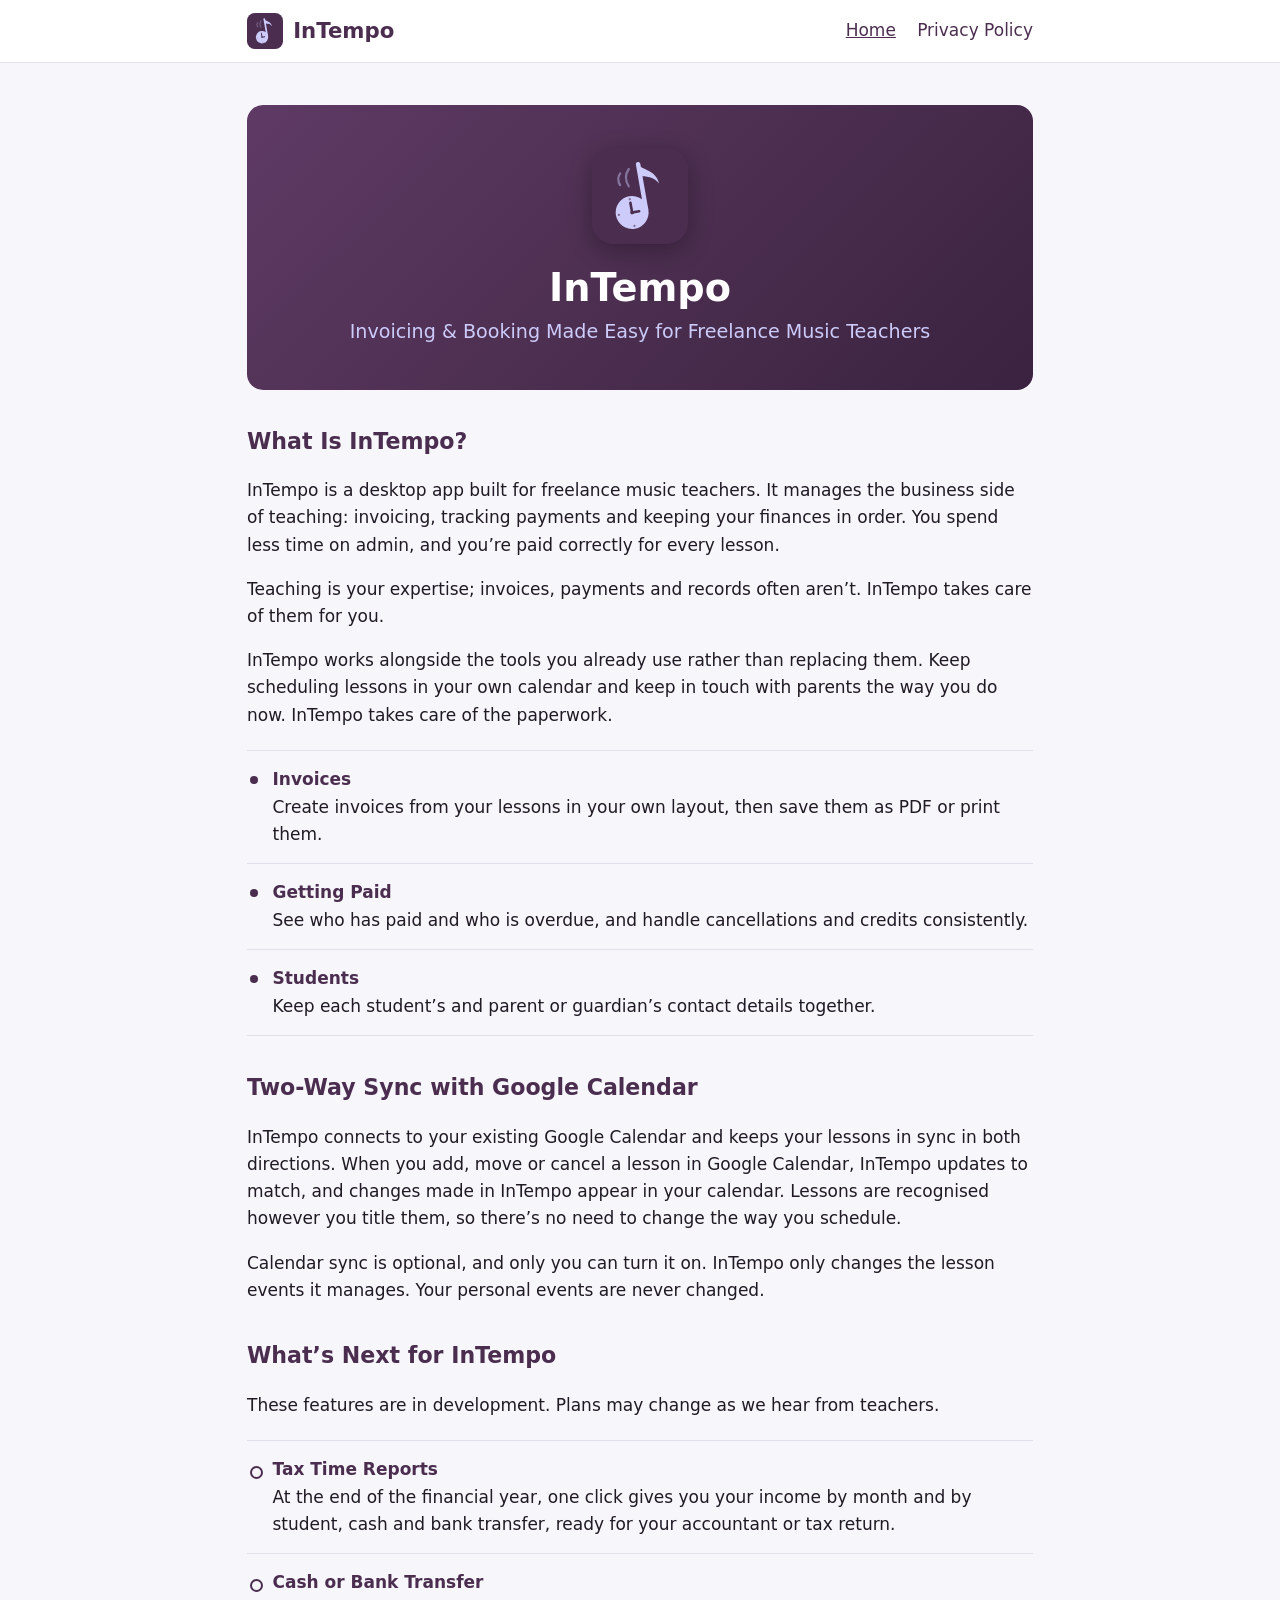
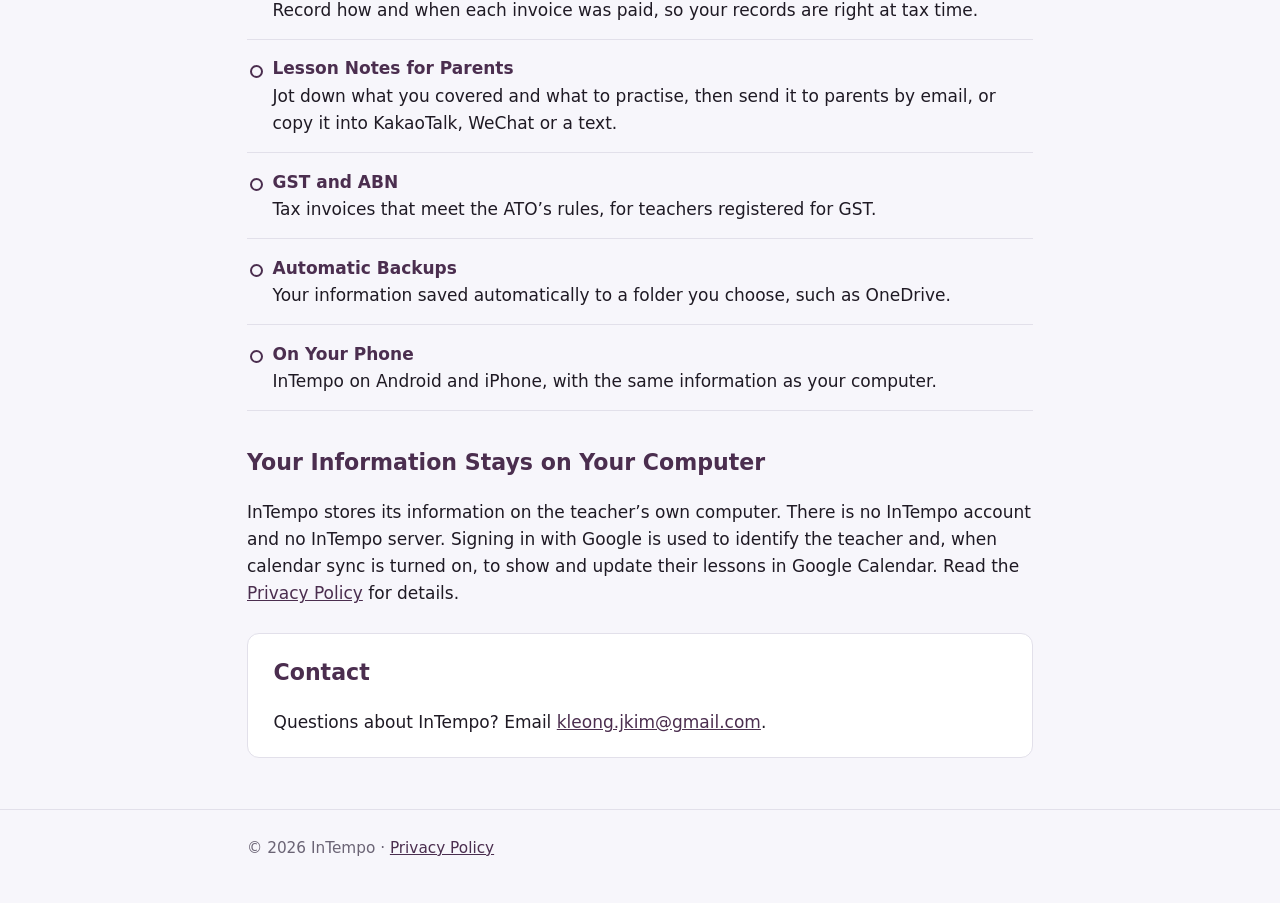
==== index.html @ 7c4bcb9e "Update index.html" ====
<!doctype html>
<html lang="en-AU">
  <head>
    <meta charset="utf-8" />
    <meta name="viewport" content="width=device-width, initial-scale=1" />
    <!-- Prove to Google (Search Console) who owns this site. One tag per Google account; keep both. -->
    <meta name="google-site-verification" content="fAZck-PzUqFykwZjOlX2EIrr_OZhGoI9bUC0-XZHp1o" />
    <meta name="google-site-verification" content="OW9uct1Z-mKEal7HsP9DFRLzScMt0-H4DBURUnXynNo" />
    <title>InTempo</title>
    <meta name="description" content="InTempo makes invoicing easy for freelance music teachers, and works alongside the calendar you already use." />
    <link rel="icon" href="logo.svg" type="image/svg+xml" />
    <link rel="stylesheet" href="styles.css" />
  </head>
  <body>
    <header class="site-header">
      <div class="wrap">
        <a class="brand" href="./"><img src="logo.svg" alt="" />InTempo</a>
        <nav class="site-nav" aria-label="Main">
          <a href="./" aria-current="page">Home</a>
          <a href="privacy.html">Privacy Policy</a>
        </nav>
      </div>
    </header>

    <main class="wrap">
      <section class="hero">
        <img src="logo.svg" alt="InTempo logo" />
        <h1>InTempo</h1>
        <p>Invoicing &amp; Booking Made Easy for Freelance Music Teachers</p>
      </section>

      <h2>What Is InTempo?</h2>
      <p>
        InTempo is a desktop app built for freelance music teachers. It manages the business side of teaching:
        invoicing, tracking payments and keeping your finances in order. You spend less time on admin, and you’re paid
        correctly for every lesson.
      </p>
      <p>
        Teaching is your expertise; invoices, payments and records often aren’t. InTempo takes care of them for you.
      </p>
      <p>
        InTempo works alongside the tools you already use rather than replacing them. Keep scheduling lessons in your
        own calendar and keep in touch with parents the way you do now. InTempo takes care of the paperwork.
      </p>

      <ul class="features">
        <li><strong>Invoices</strong>Create invoices from your lessons in your own layout, then save them as PDF or print them.</li>
        <li><strong>Getting Paid</strong>See who has paid and who is overdue, and handle cancellations and credits consistently.</li>
        <li><strong>Students</strong>Keep each student’s and parent or guardian’s contact details together.</li>
      </ul>

      <h2>Two-Way Sync with Google Calendar</h2>
      <p>
        InTempo connects to your existing Google Calendar and keeps your lessons in sync in both directions. When you
        add, move or cancel a lesson in Google Calendar, InTempo updates to match, and changes made in InTempo appear in
        your calendar. Lessons are recognised however you title them, so there’s no need to change the way you
        schedule.
      </p>
      <p>
        Calendar sync is optional, and only you can turn it on. InTempo only changes the lesson events it manages.
        Your personal events are never changed.
      </p>

      <h2>What’s Next for InTempo</h2>
      <p>These features are in development. Plans may change as we hear from teachers.</p>
      <ul class="features upcoming">
        <li><strong>Tax Time Reports</strong>At the end of the financial year, one click gives you your income by month and by student, cash and bank transfer, ready for your accountant or tax return.</li>
        <li><strong>Cash or Bank Transfer</strong>Record how and when each invoice was paid, so your records are right at tax time.</li>
        <li><strong>Lesson Notes for Parents</strong>Jot down what you covered and what to practise, then send it to parents by email, or copy it into KakaoTalk, WeChat or a text.</li>
        <li><strong>GST and ABN</strong>Tax invoices that meet the ATO’s rules, for teachers registered for GST.</li>
        <li><strong>Automatic Backups</strong>Your information saved automatically to a folder you choose, such as OneDrive.</li>
        <li><strong>On Your Phone</strong>InTempo on Android and iPhone, with the same information as your computer.</li>
      </ul>

      <h2>Your Information Stays on Your Computer</h2>
      <p>
        InTempo stores its information on the teacher’s own computer. There is no InTempo account and no InTempo
        server. Signing in with Google is used to identify the teacher and, when calendar sync is turned on, to show and
        update their lessons in Google Calendar. Read the <a href="privacy.html">Privacy Policy</a> for details.
      </p>

      <div class="card">
        <h2 style="margin-top: 0">Contact</h2>
        <p style="margin-bottom: 0">
          Questions about InTempo? Email <a href="mailto:kleong.jkim@gmail.com">kleong.jkim@gmail.com</a>.
        </p>
      </div>
    </main>

    <footer class="site-footer">
      <div class="wrap">© 2026 InTempo · <a href="privacy.html">Privacy Policy</a></div>
    </footer>
  </body>
</html>
---- styles.css ----
:root {
  --plum: #4b2e4f;
  --lavender: #cccbfa;
  --lavender-soft: #ecebfd;
  --bg: #f7f6fb;
  --surface: #ffffff;
  --text: #1f1a24;
  --muted: #6b6475;
  --border: #e2e0ea;

  font-family: 'Segoe UI', system-ui, -apple-system, Roboto, sans-serif;
  font-size: 17px;
  line-height: 1.6;
  color: var(--text);
  background: var(--bg);
}

* {
  box-sizing: border-box;
}

body {
  margin: 0;
  background: var(--bg);
}

a {
  color: var(--plum);
}

.site-header {
  background: var(--surface);
  border-bottom: 1px solid var(--border);
}

.site-header .wrap {
  display: flex;
  align-items: center;
  justify-content: space-between;
  gap: 1rem;
  padding-top: 0.75rem;
  padding-bottom: 0.75rem;
}

.brand {
  display: flex;
  align-items: center;
  gap: 0.6rem;
  font-size: 1.25rem;
  font-weight: 600;
  color: var(--plum);
  text-decoration: none;
}

.brand img {
  width: 36px;
  height: 36px;
}

.site-nav {
  display: flex;
  gap: 1.25rem;
}

.site-nav a {
  text-decoration: none;
  font-weight: 500;
}

.site-nav a[aria-current='page'] {
  text-decoration: underline;
}

.wrap {
  max-width: 820px;
  margin: 0 auto;
  padding: 0 1rem;
}

main.wrap {
  padding-top: 2.5rem;
  padding-bottom: 3rem;
}

.hero {
  text-align: center;
  padding: 2.5rem 1.5rem;
  border-radius: 16px;
  background: linear-gradient(135deg, #5e3a64 0%, var(--plum) 55%, #3a2240 100%);
  color: #fff;
}

.hero img {
  width: 96px;
  height: 96px;
  border-radius: 22px;
  box-shadow: 0 6px 24px rgb(0 0 0 / 0.3);
}

.hero h1 {
  margin: 0.75rem 0 0.25rem;
  color: #fff;
  font-size: 2.25rem;
}

.hero p {
  margin: 0;
  color: var(--lavender);
  font-size: 1.125rem;
}

h1 {
  color: var(--plum);
  line-height: 1.25;
}

h2 {
  margin-top: 2rem;
  color: var(--plum);
  font-size: 1.3rem;
}

/* Feature lists: a simple divided list, one column, easy to read on a phone. */
.features {
  margin: 1.25rem 0 0;
  padding: 0;
  list-style: none;
  border-top: 1px solid var(--border);
}

.features li {
  position: relative;
  padding: 0.9rem 0 0.9rem 1.5rem;
  border-bottom: 1px solid var(--border);
}

.features li::before {
  content: '';
  position: absolute;
  left: 0.15rem;
  top: 1.45rem;
  width: 8px;
  height: 8px;
  border-radius: 50%;
  background: var(--plum);
}

/* Planned features get an outlined marker instead of a filled one. */
.features.upcoming li::before {
  background: transparent;
  border: 2px solid var(--plum);
  width: 9px;
  height: 9px;
}

.features strong {
  display: block;
  color: var(--plum);
}

.card {
  margin-top: 1.5rem;
  padding: 1.25rem 1.5rem;
  background: var(--surface);
  border: 1px solid var(--border);
  border-radius: 12px;
}

.muted {
  color: var(--muted);
}

.site-footer {
  padding: 1.5rem 0 2.5rem;
  border-top: 1px solid var(--border);
  color: var(--muted);
  font-size: 0.9rem;
}

@media (max-width: 560px) {
  .hero h1 {
    font-size: 1.75rem;
  }

  .site-header .wrap {
    flex-direction: column;
    align-items: flex-start;
  }
}
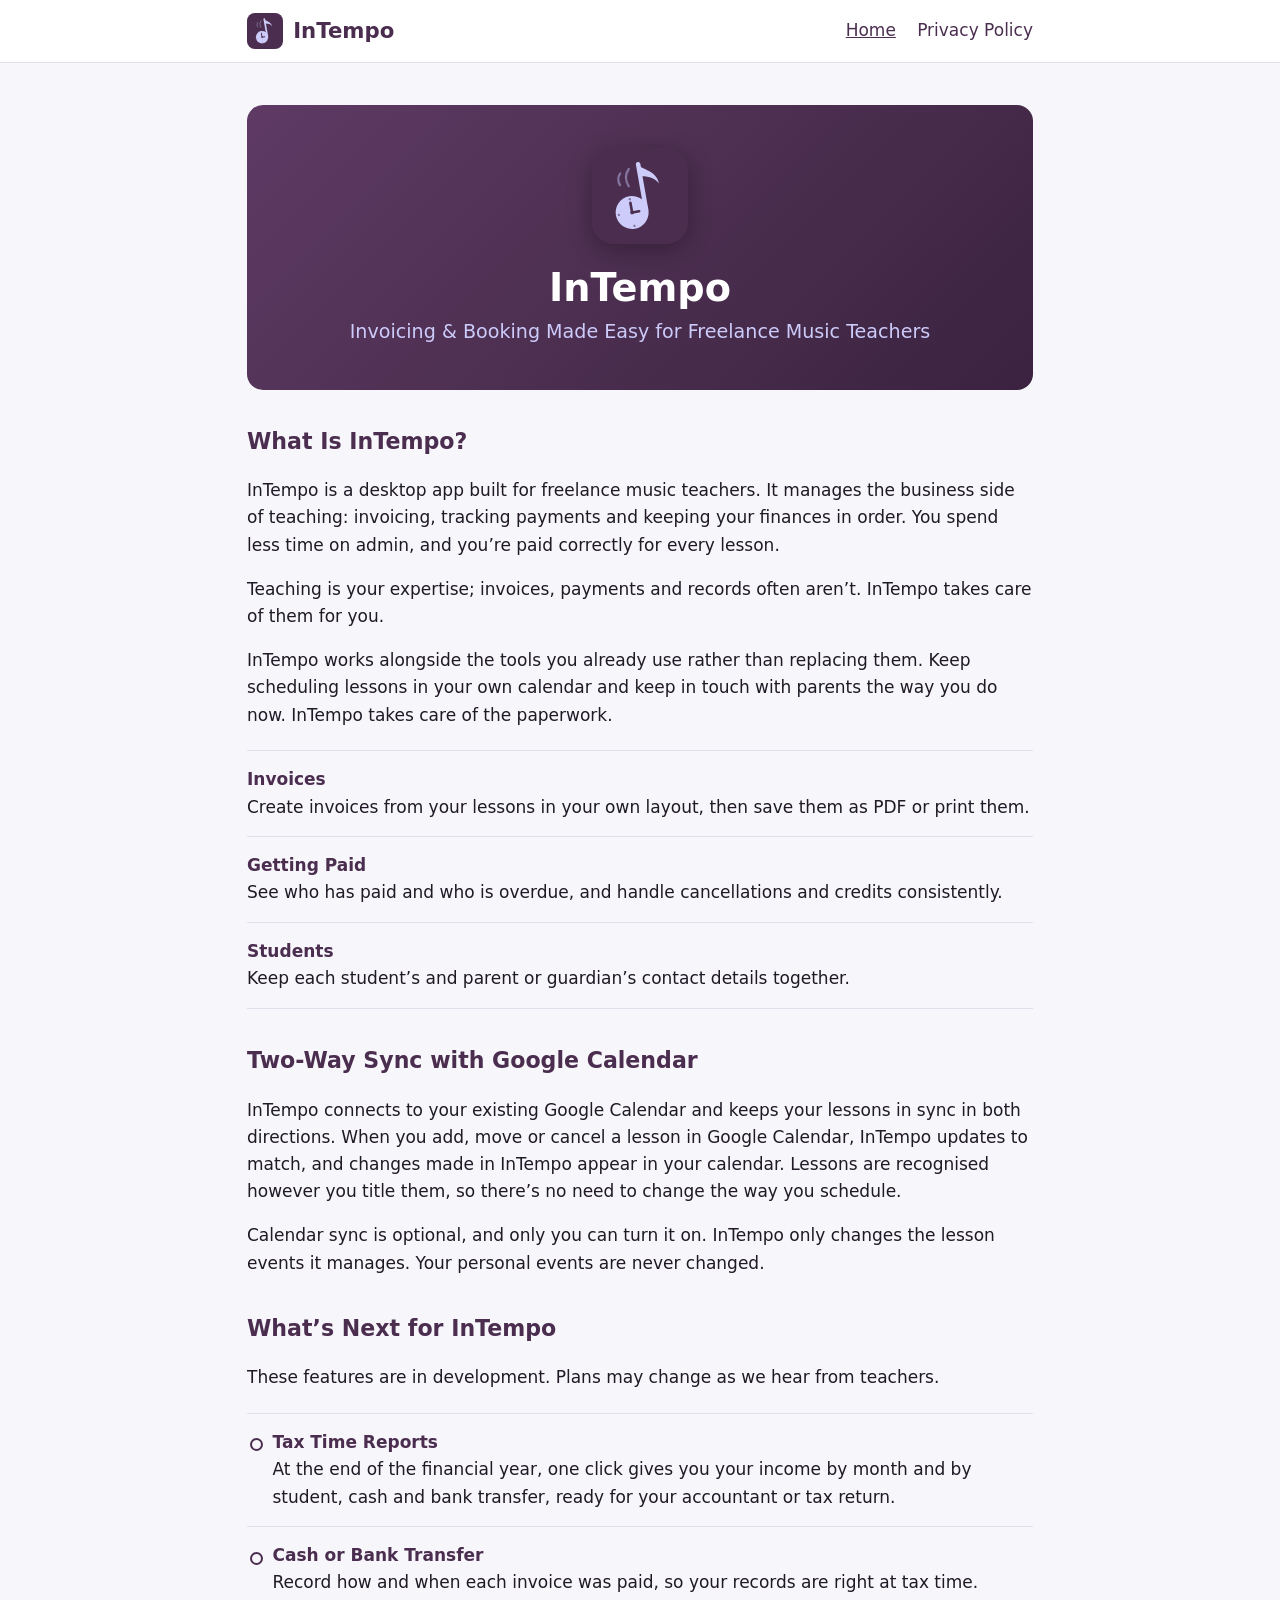
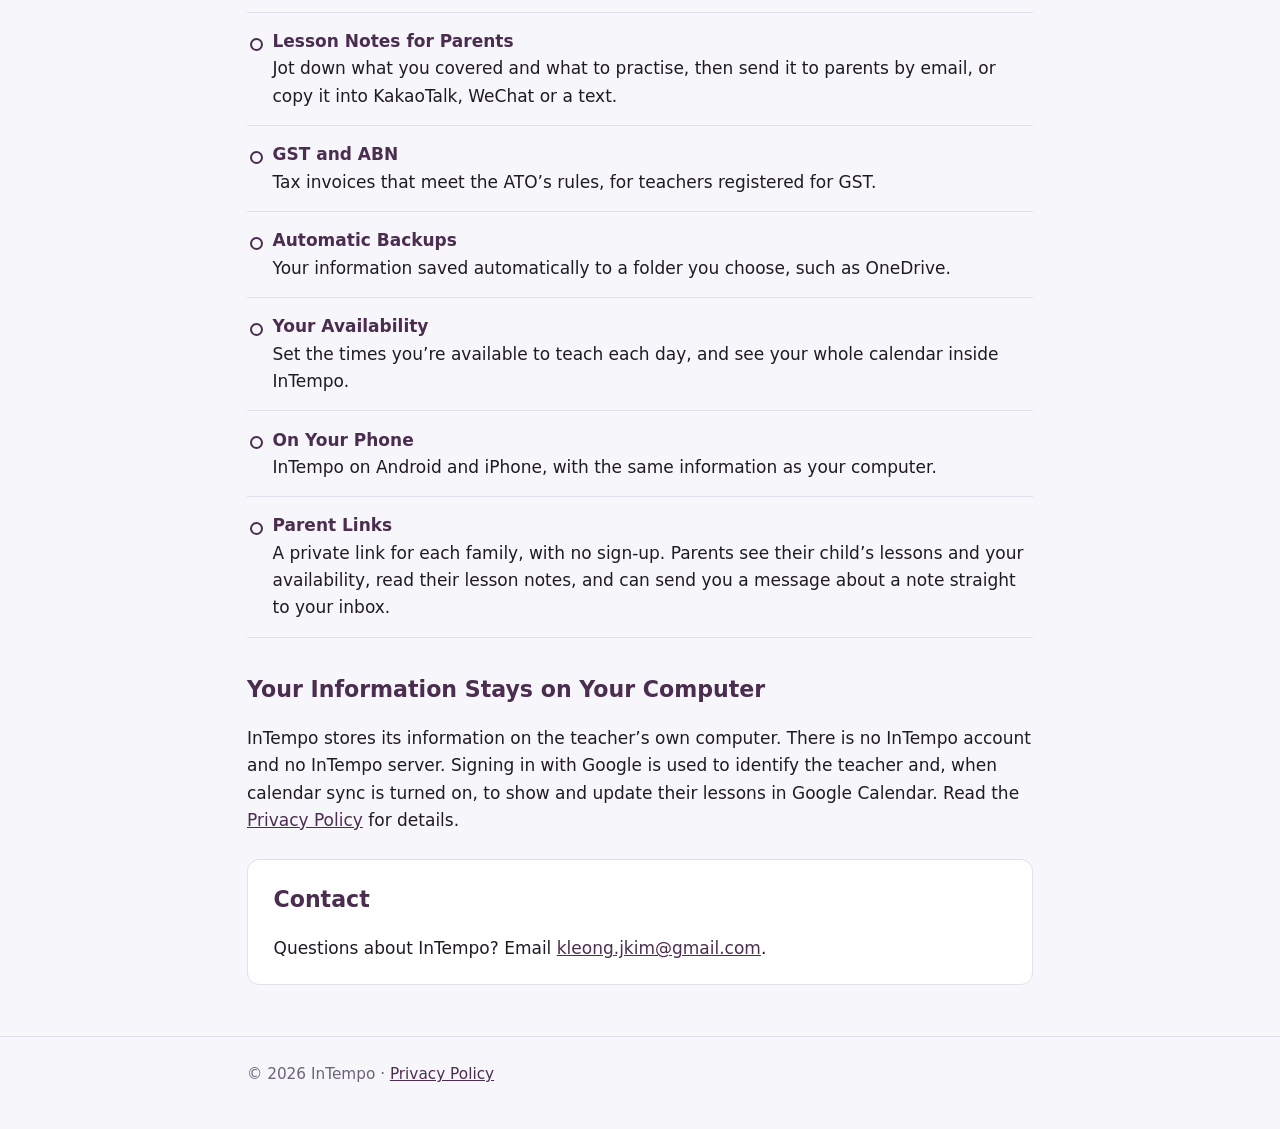
==== commit 7683759f: "Update index.html" ====
--- a/index.html
+++ b/index.html
@@ -69,7 +69,9 @@
         <li><strong>Lesson Notes for Parents</strong>Jot down what you covered and what to practise, then send it to parents by email, or copy it into KakaoTalk, WeChat or a text.</li>
         <li><strong>GST and ABN</strong>Tax invoices that meet the ATO’s rules, for teachers registered for GST.</li>
         <li><strong>Automatic Backups</strong>Your information saved automatically to a folder you choose, such as OneDrive.</li>
+        <li><strong>Your Availability</strong>Set the times you’re available to teach each day, and see your whole calendar inside InTempo.</li>
         <li><strong>On Your Phone</strong>InTempo on Android and iPhone, with the same information as your computer.</li>
+        <li><strong>Parent Links</strong>A private link for each family, with no sign-up. Parents see their child’s lessons and your availability, read their lesson notes, and can send you a message about a note straight to your inbox.</li>
       </ul>
 
       <h2>Your Information Stays on Your Computer</h2>
--- a/styles.css
+++ b/styles.css
@@ -130,27 +130,24 @@
 
 .features li {
   position: relative;
-  padding: 0.9rem 0 0.9rem 1.5rem;
+  padding: 0.9rem 0;
   border-bottom: 1px solid var(--border);
 }
 
-.features li::before {
+/* Planned features get an outlined marker; available ones have none. */
+.features.upcoming li {
+  padding-left: 1.5rem;
+}
+
+.features.upcoming li::before {
   content: '';
   position: absolute;
   left: 0.15rem;
   top: 1.45rem;
-  width: 8px;
-  height: 8px;
-  border-radius: 50%;
-  background: var(--plum);
-}
-
-/* Planned features get an outlined marker instead of a filled one. */
-.features.upcoming li::before {
-  background: transparent;
-  border: 2px solid var(--plum);
   width: 9px;
   height: 9px;
+  border-radius: 50%;
+  border: 2px solid var(--plum);
 }
 
 .features strong {
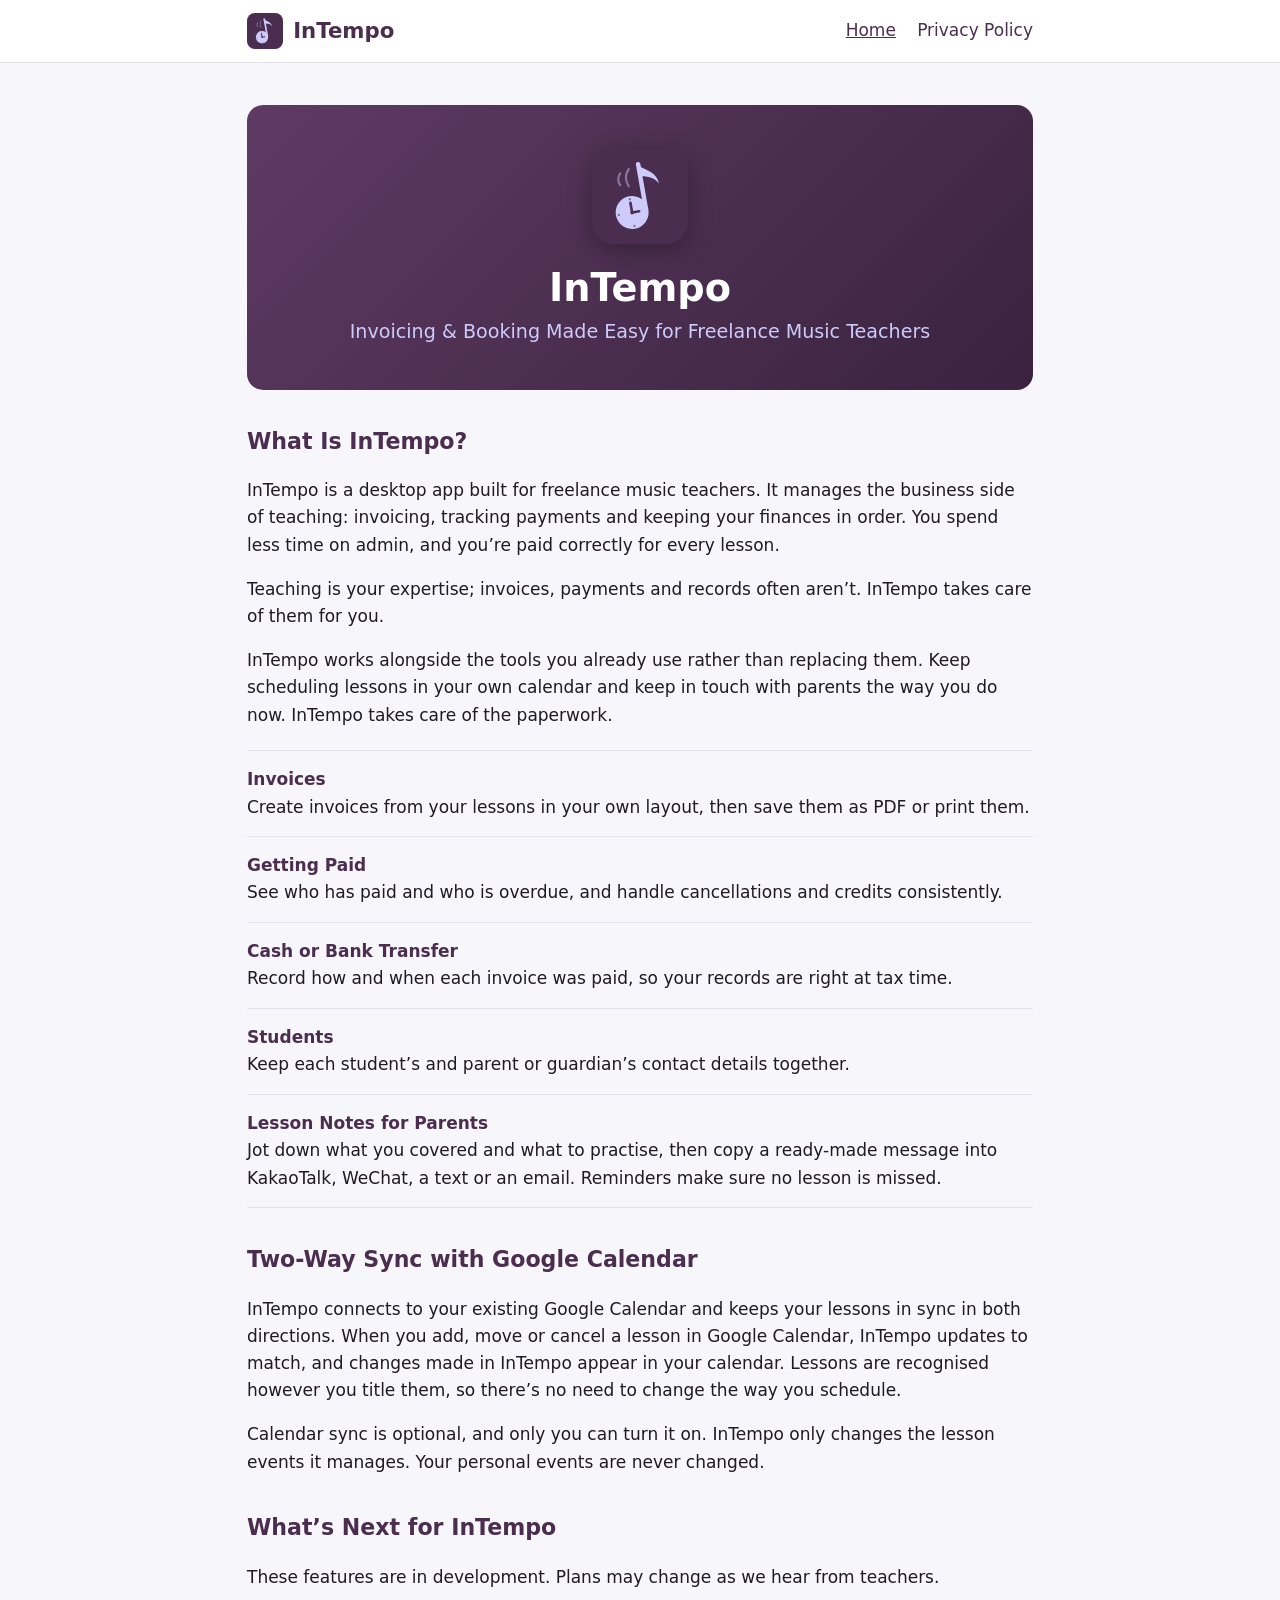
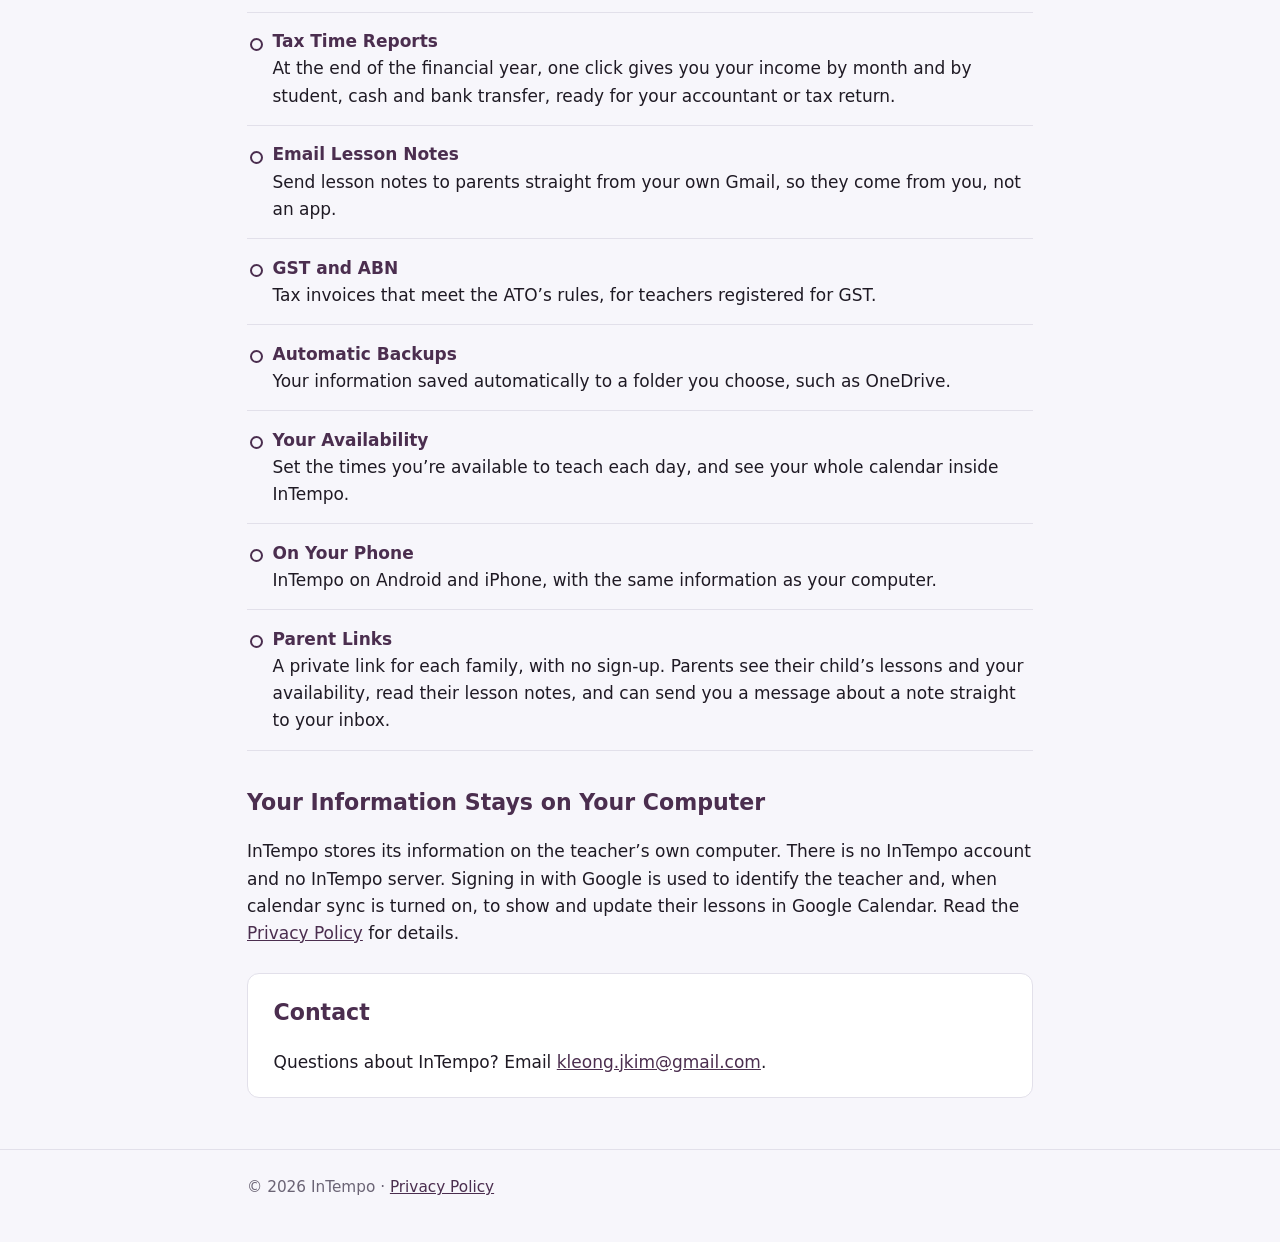
==== commit 15de2d47: "Privacy policy and home page: lesson notes, cash or bank transfer - Privacy policy mentions lesson n" ====
--- a/index.html
+++ b/index.html
@@ -46,7 +46,9 @@
       <ul class="features">
         <li><strong>Invoices</strong>Create invoices from your lessons in your own layout, then save them as PDF or print them.</li>
         <li><strong>Getting Paid</strong>See who has paid and who is overdue, and handle cancellations and credits consistently.</li>
+        <li><strong>Cash or Bank Transfer</strong>Record how and when each invoice was paid, so your records are right at tax time.</li>
         <li><strong>Students</strong>Keep each student’s and parent or guardian’s contact details together.</li>
+        <li><strong>Lesson Notes for Parents</strong>Jot down what you covered and what to practise, then copy a ready-made message into KakaoTalk, WeChat, a text or an email. Reminders make sure no lesson is missed.</li>
       </ul>
 
       <h2>Two-Way Sync with Google Calendar</h2>
@@ -65,8 +67,7 @@
       <p>These features are in development. Plans may change as we hear from teachers.</p>
       <ul class="features upcoming">
         <li><strong>Tax Time Reports</strong>At the end of the financial year, one click gives you your income by month and by student, cash and bank transfer, ready for your accountant or tax return.</li>
-        <li><strong>Cash or Bank Transfer</strong>Record how and when each invoice was paid, so your records are right at tax time.</li>
-        <li><strong>Lesson Notes for Parents</strong>Jot down what you covered and what to practise, then send it to parents by email, or copy it into KakaoTalk, WeChat or a text.</li>
+        <li><strong>Email Lesson Notes</strong>Send lesson notes to parents straight from your own Gmail, so they come from you, not an app.</li>
         <li><strong>GST and ABN</strong>Tax invoices that meet the ATO’s rules, for teachers registered for GST.</li>
         <li><strong>Automatic Backups</strong>Your information saved automatically to a folder you choose, such as OneDrive.</li>
         <li><strong>Your Availability</strong>Set the times you’re available to teach each day, and see your whole calendar inside InTempo.</li>
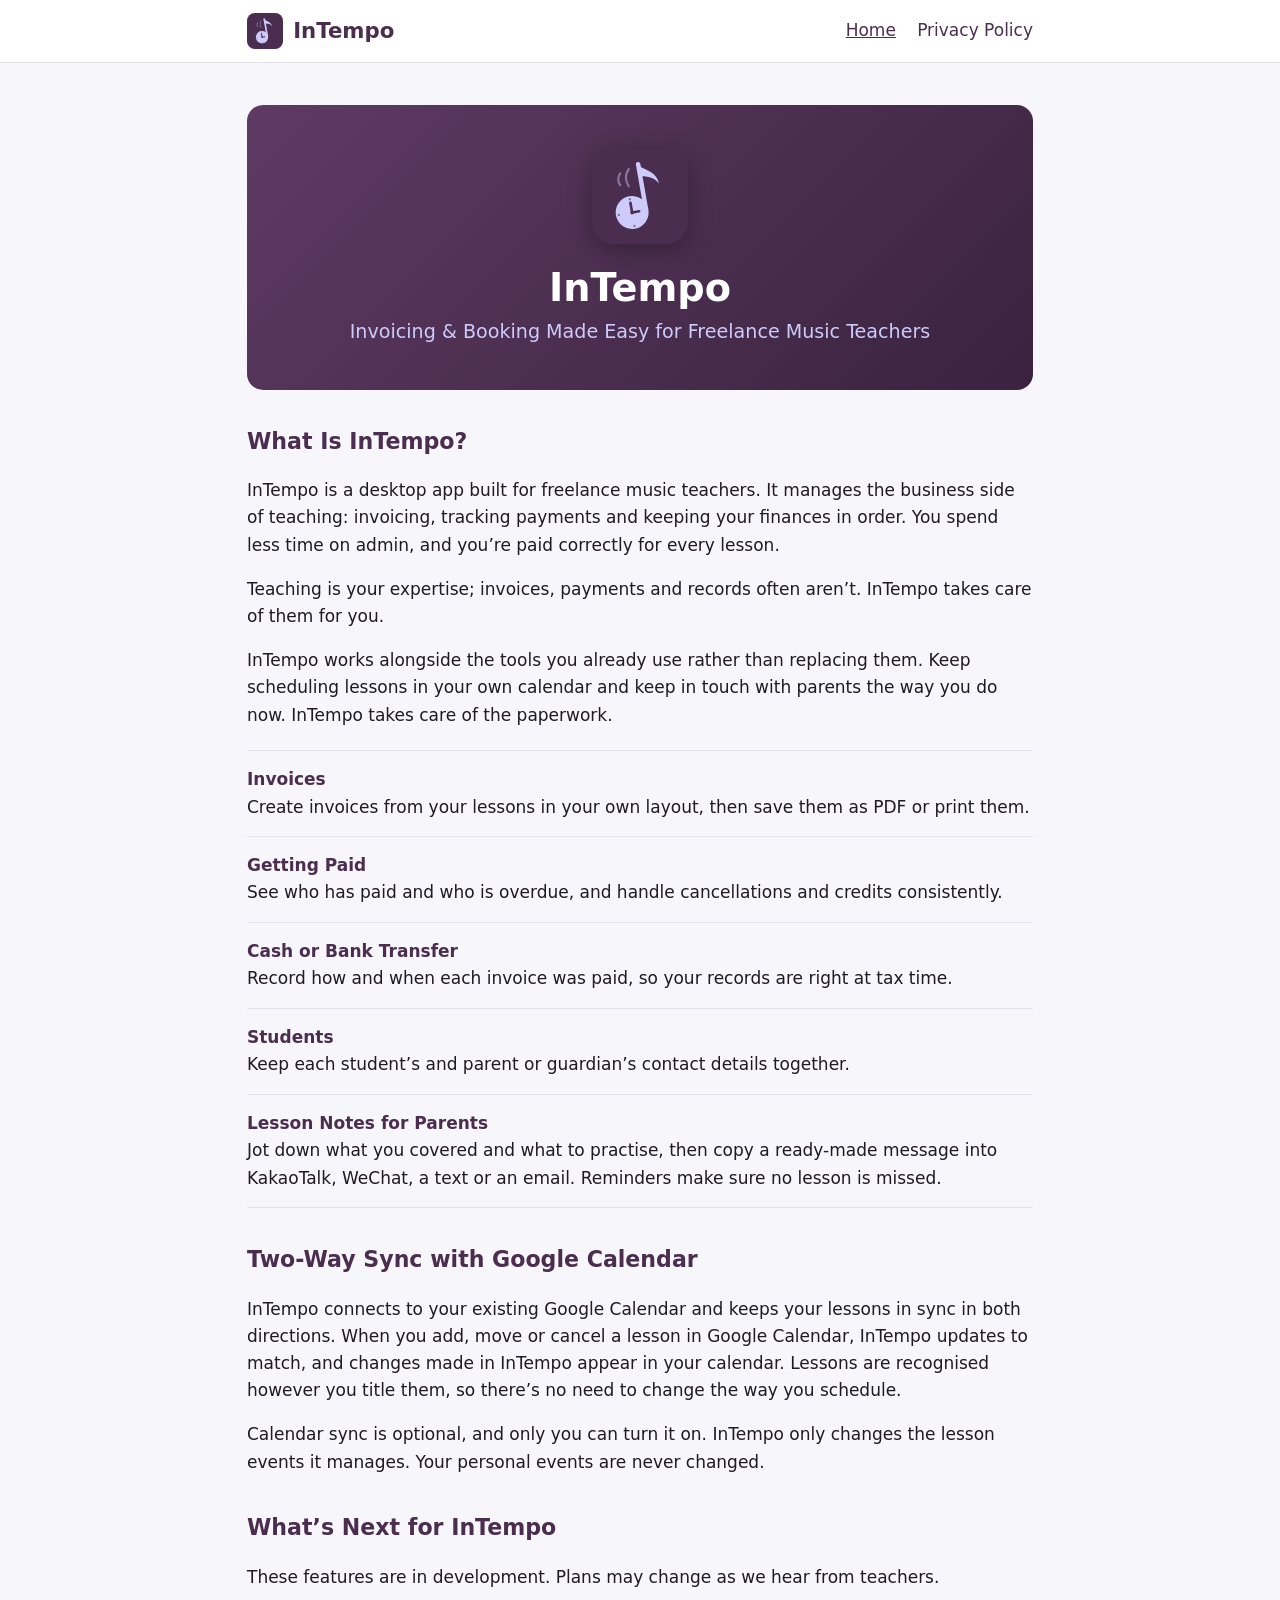
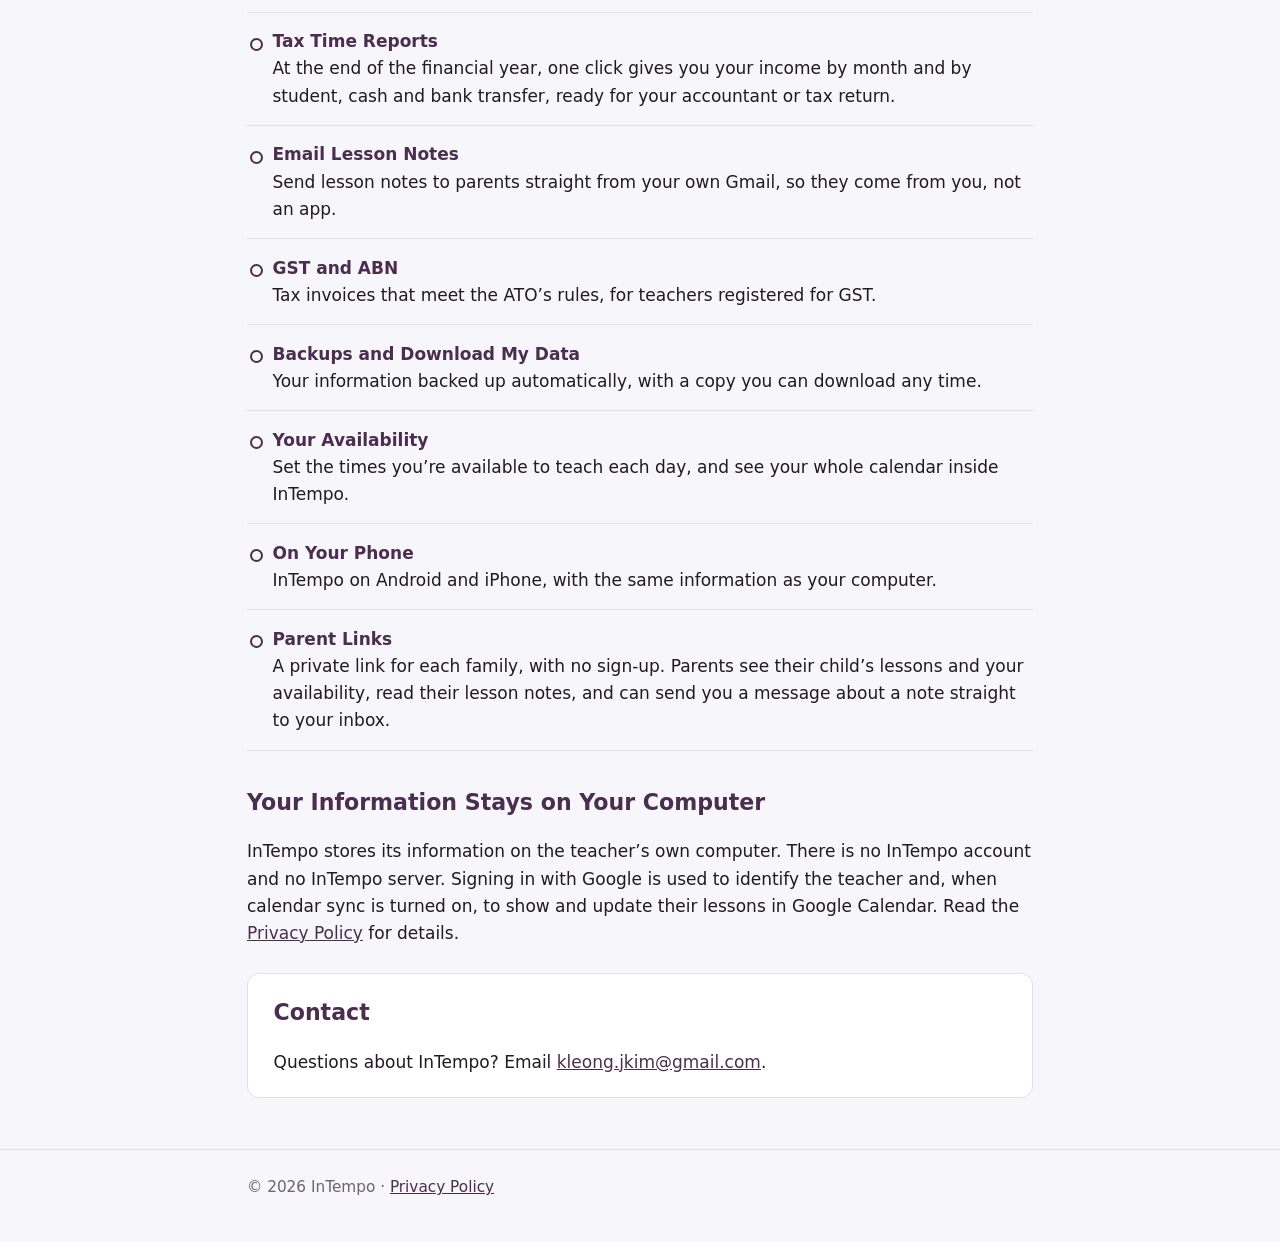
==== commit 7809e4a0: "Update index.html" ====
--- a/index.html
+++ b/index.html
@@ -69,7 +69,7 @@
         <li><strong>Tax Time Reports</strong>At the end of the financial year, one click gives you your income by month and by student, cash and bank transfer, ready for your accountant or tax return.</li>
         <li><strong>Email Lesson Notes</strong>Send lesson notes to parents straight from your own Gmail, so they come from you, not an app.</li>
         <li><strong>GST and ABN</strong>Tax invoices that meet the ATO’s rules, for teachers registered for GST.</li>
-        <li><strong>Automatic Backups</strong>Your information saved automatically to a folder you choose, such as OneDrive.</li>
+        <li><strong>Backups and Download My Data</strong>Your information backed up automatically, with a copy you can download any time.</li>
         <li><strong>Your Availability</strong>Set the times you’re available to teach each day, and see your whole calendar inside InTempo.</li>
         <li><strong>On Your Phone</strong>InTempo on Android and iPhone, with the same information as your computer.</li>
         <li><strong>Parent Links</strong>A private link for each family, with no sign-up. Parents see their child’s lessons and your availability, read their lesson notes, and can send you a message about a note straight to your inbox.</li>
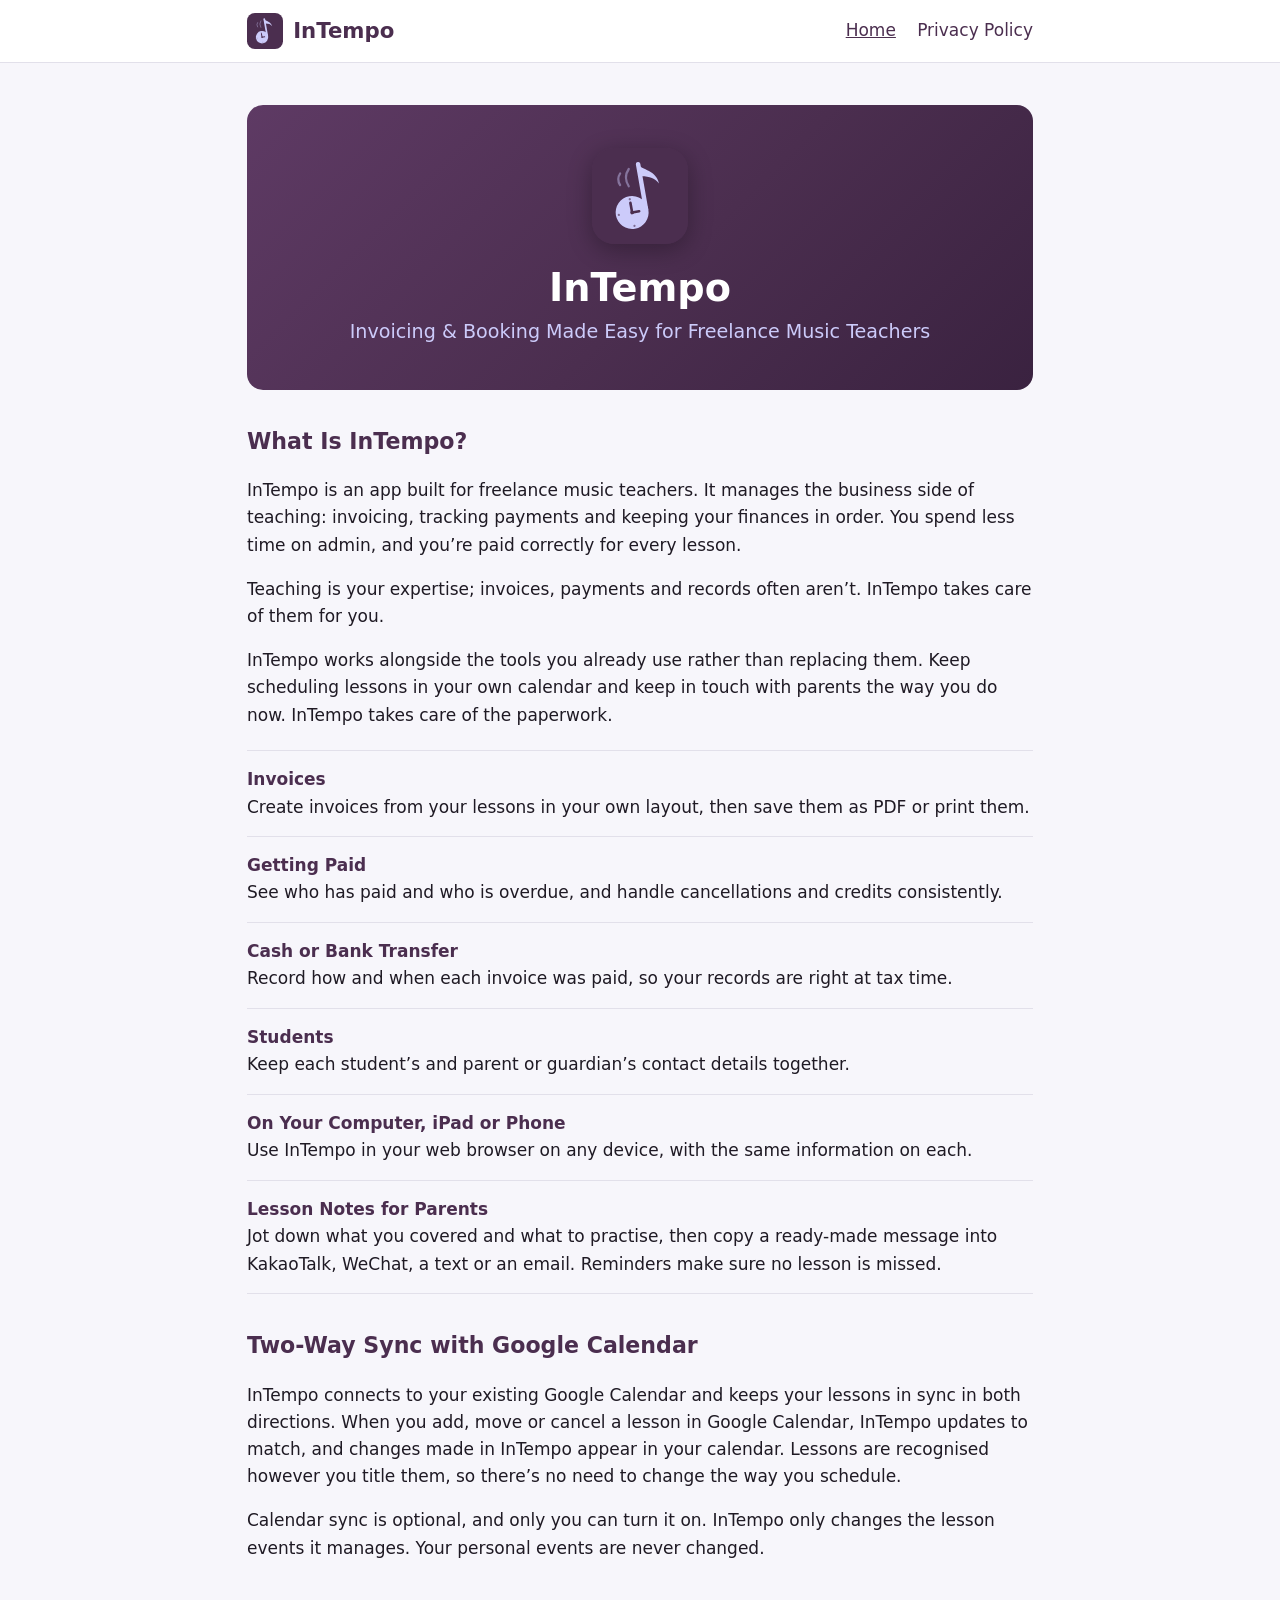
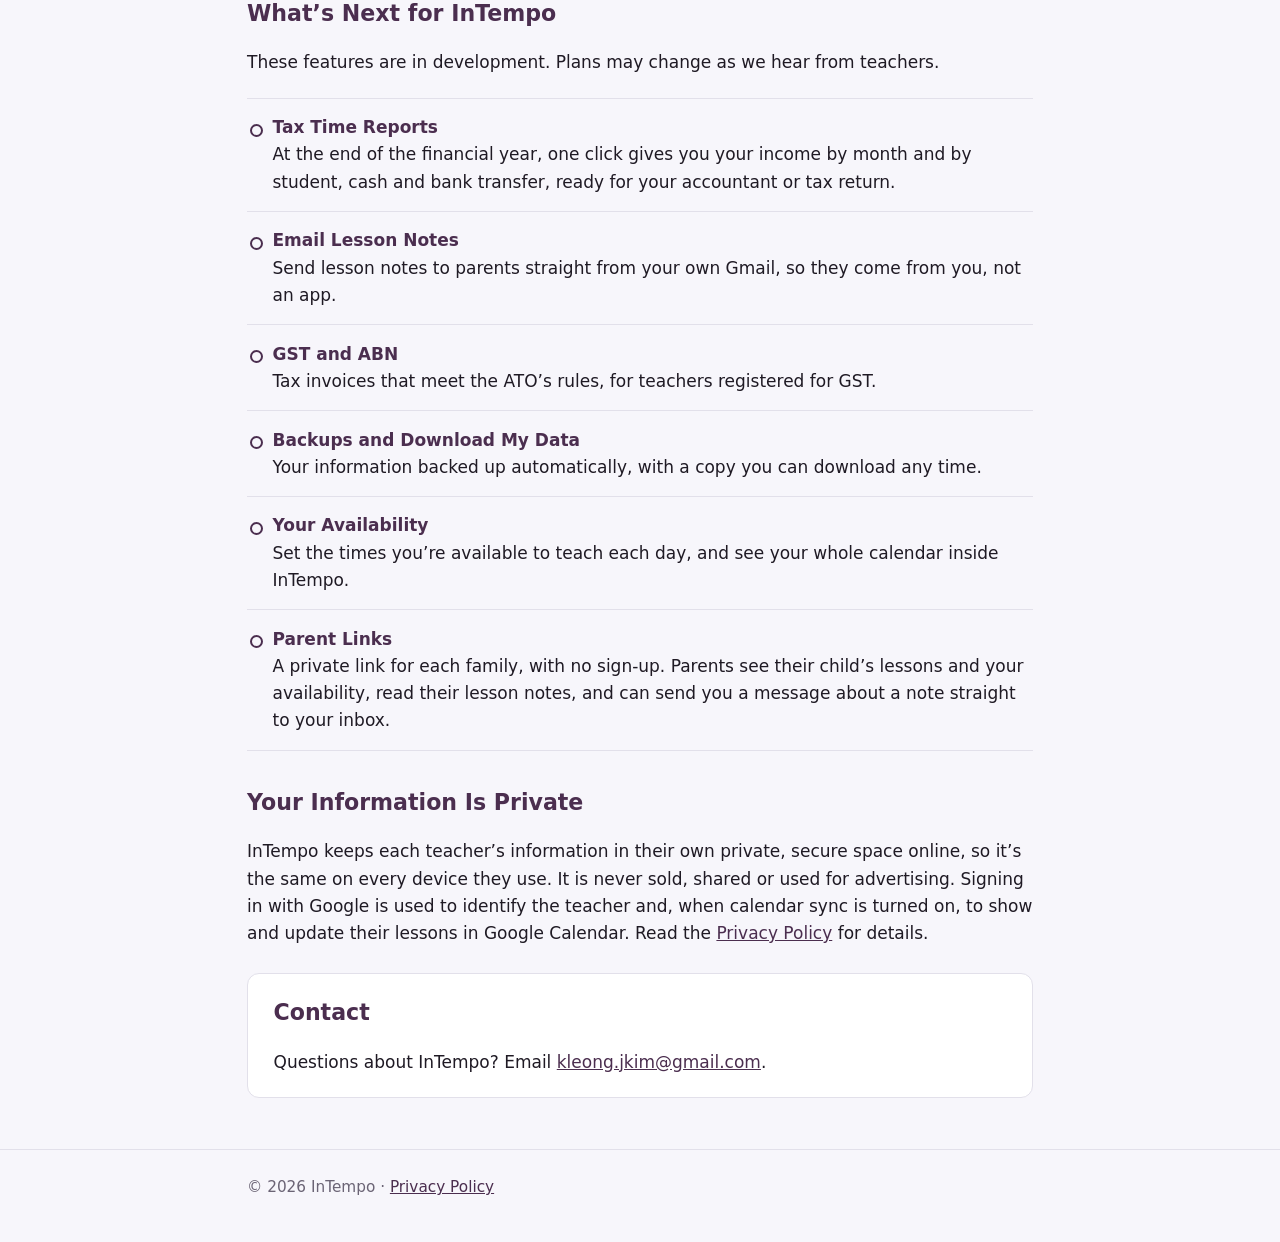
==== commit 50a757b3: "Update index.html" ====
--- a/index.html
+++ b/index.html
@@ -31,7 +31,7 @@
 
       <h2>What Is InTempo?</h2>
       <p>
-        InTempo is a desktop app built for freelance music teachers. It manages the business side of teaching:
+        InTempo is an app built for freelance music teachers. It manages the business side of teaching:
         invoicing, tracking payments and keeping your finances in order. You spend less time on admin, and you’re paid
         correctly for every lesson.
       </p>
@@ -48,6 +48,7 @@
         <li><strong>Getting Paid</strong>See who has paid and who is overdue, and handle cancellations and credits consistently.</li>
         <li><strong>Cash or Bank Transfer</strong>Record how and when each invoice was paid, so your records are right at tax time.</li>
         <li><strong>Students</strong>Keep each student’s and parent or guardian’s contact details together.</li>
+        <li><strong>On Your Computer, iPad or Phone</strong>Use InTempo in your web browser on any device, with the same information on each.</li>
         <li><strong>Lesson Notes for Parents</strong>Jot down what you covered and what to practise, then copy a ready-made message into KakaoTalk, WeChat, a text or an email. Reminders make sure no lesson is missed.</li>
       </ul>
 
@@ -71,15 +72,15 @@
         <li><strong>GST and ABN</strong>Tax invoices that meet the ATO’s rules, for teachers registered for GST.</li>
         <li><strong>Backups and Download My Data</strong>Your information backed up automatically, with a copy you can download any time.</li>
         <li><strong>Your Availability</strong>Set the times you’re available to teach each day, and see your whole calendar inside InTempo.</li>
-        <li><strong>On Your Phone</strong>InTempo on Android and iPhone, with the same information as your computer.</li>
         <li><strong>Parent Links</strong>A private link for each family, with no sign-up. Parents see their child’s lessons and your availability, read their lesson notes, and can send you a message about a note straight to your inbox.</li>
       </ul>
 
-      <h2>Your Information Stays on Your Computer</h2>
+      <h2>Your Information Is Private</h2>
       <p>
-        InTempo stores its information on the teacher’s own computer. There is no InTempo account and no InTempo
-        server. Signing in with Google is used to identify the teacher and, when calendar sync is turned on, to show and
-        update their lessons in Google Calendar. Read the <a href="privacy.html">Privacy Policy</a> for details.
+        InTempo keeps each teacher’s information in their own private, secure space online, so it’s the same on every
+        device they use. It is never sold, shared or used for advertising. Signing in with Google is used to identify
+        the teacher and, when calendar sync is turned on, to show and update their lessons in Google Calendar. Read the
+        <a href="privacy.html">Privacy Policy</a> for details.
       </p>
 
       <div class="card">
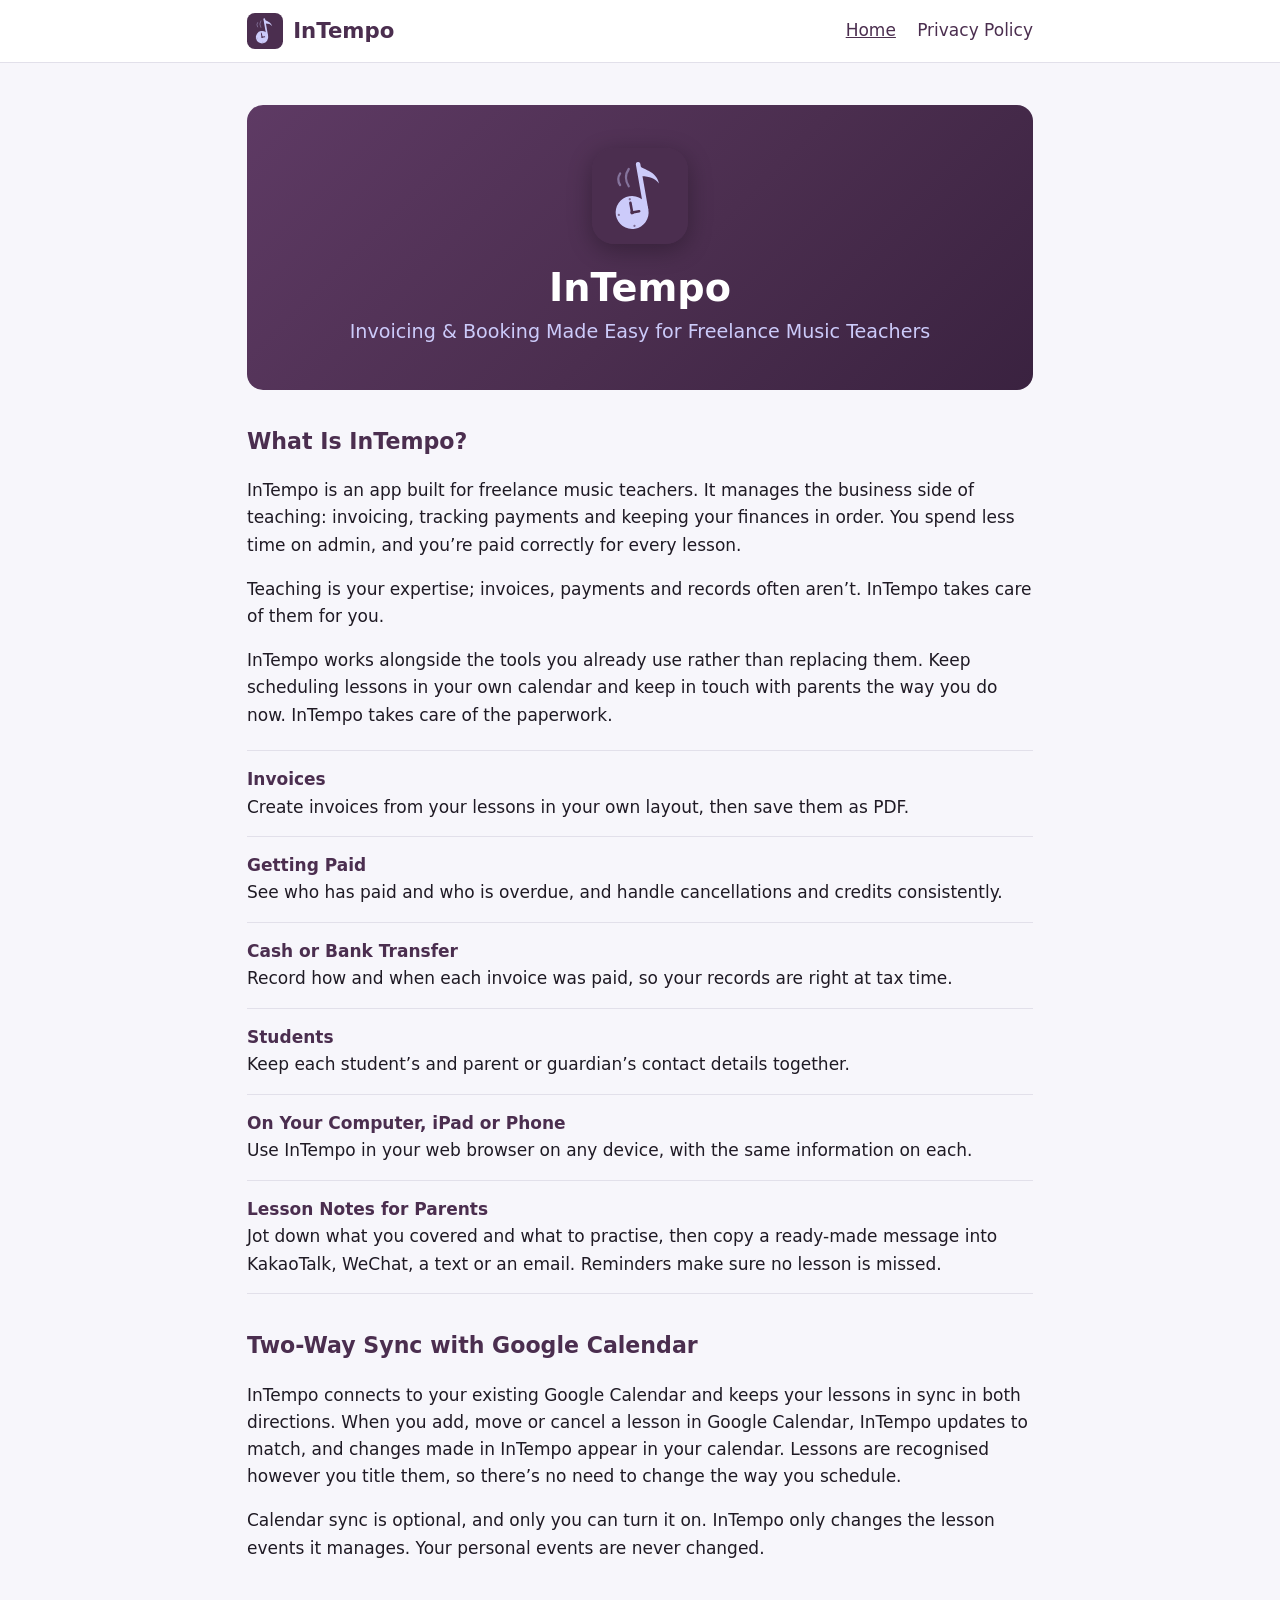
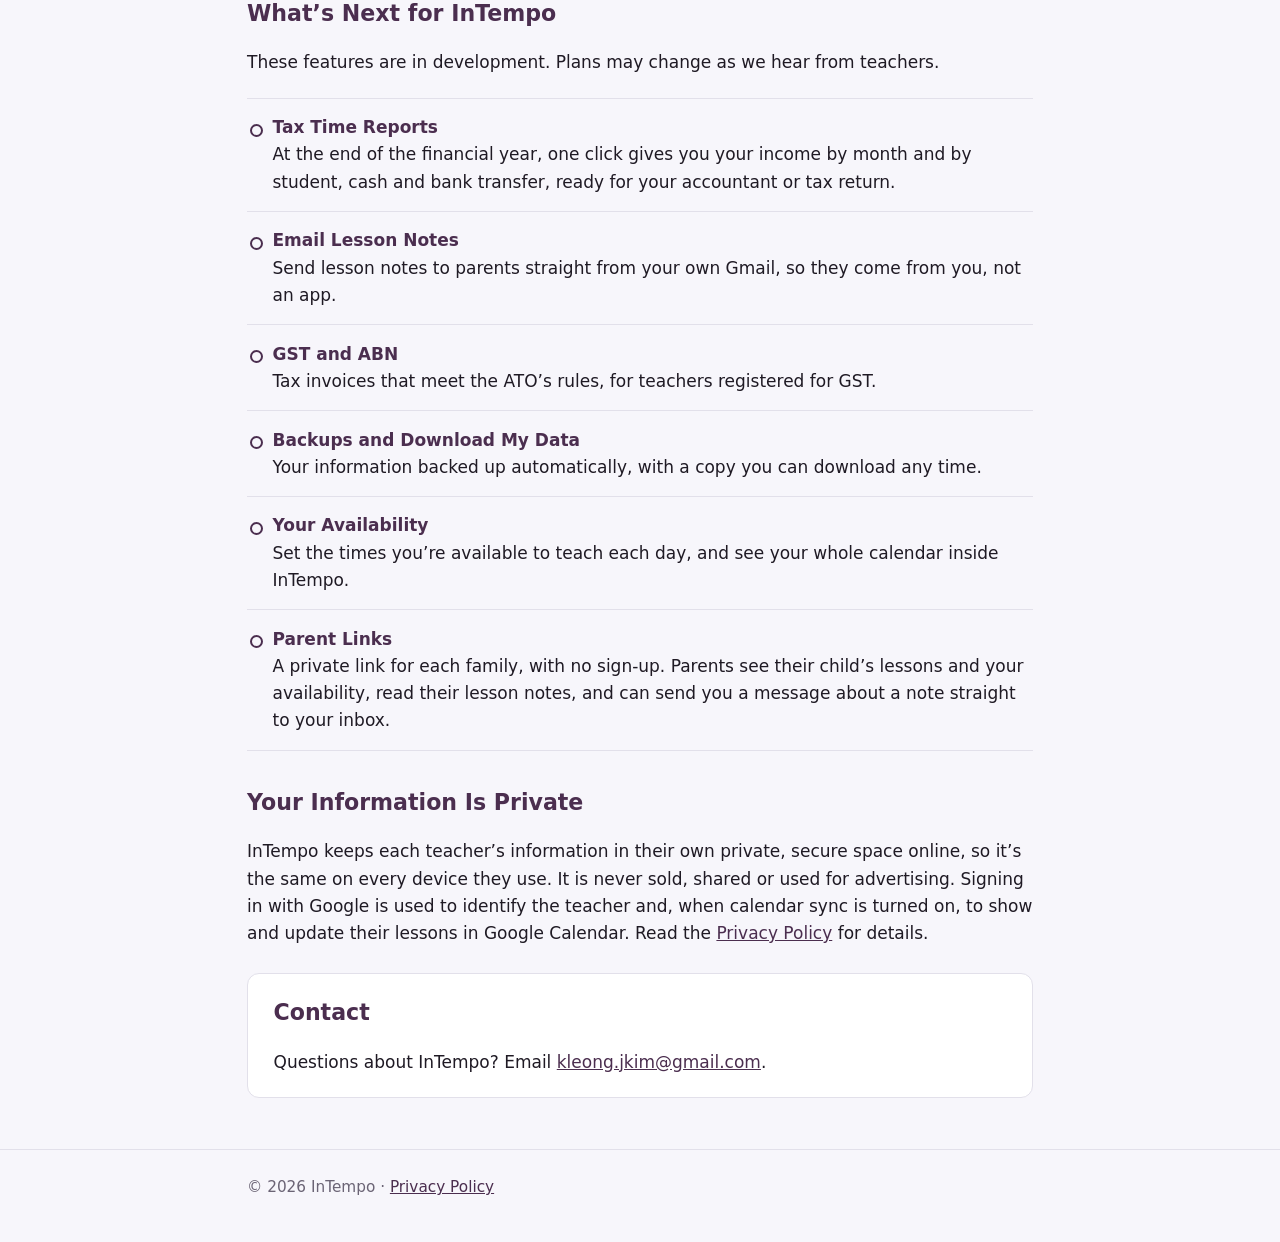
==== commit 936c988a: "Update index.html" ====
--- a/index.html
+++ b/index.html
@@ -44,7 +44,7 @@
       </p>
 
       <ul class="features">
-        <li><strong>Invoices</strong>Create invoices from your lessons in your own layout, then save them as PDF or print them.</li>
+        <li><strong>Invoices</strong>Create invoices from your lessons in your own layout, then save them as PDF.</li>
         <li><strong>Getting Paid</strong>See who has paid and who is overdue, and handle cancellations and credits consistently.</li>
         <li><strong>Cash or Bank Transfer</strong>Record how and when each invoice was paid, so your records are right at tax time.</li>
         <li><strong>Students</strong>Keep each student’s and parent or guardian’s contact details together.</li>
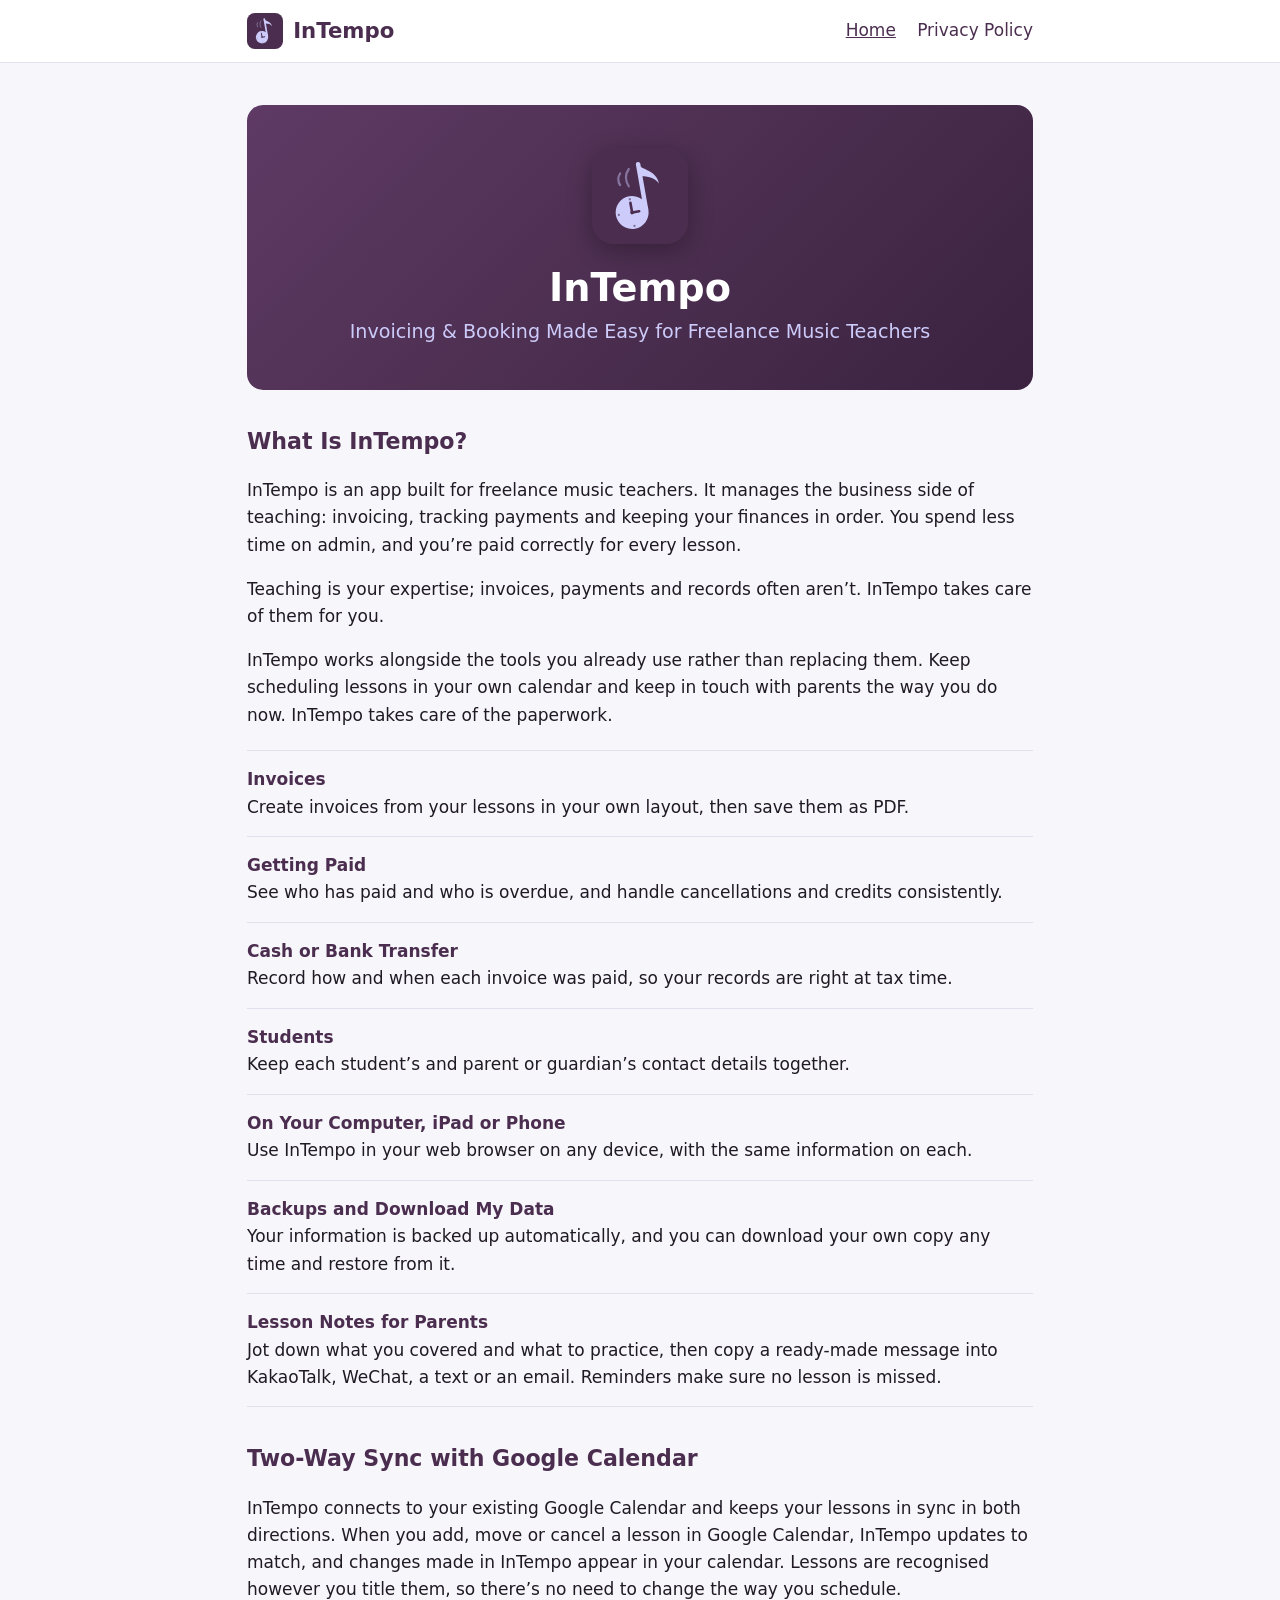
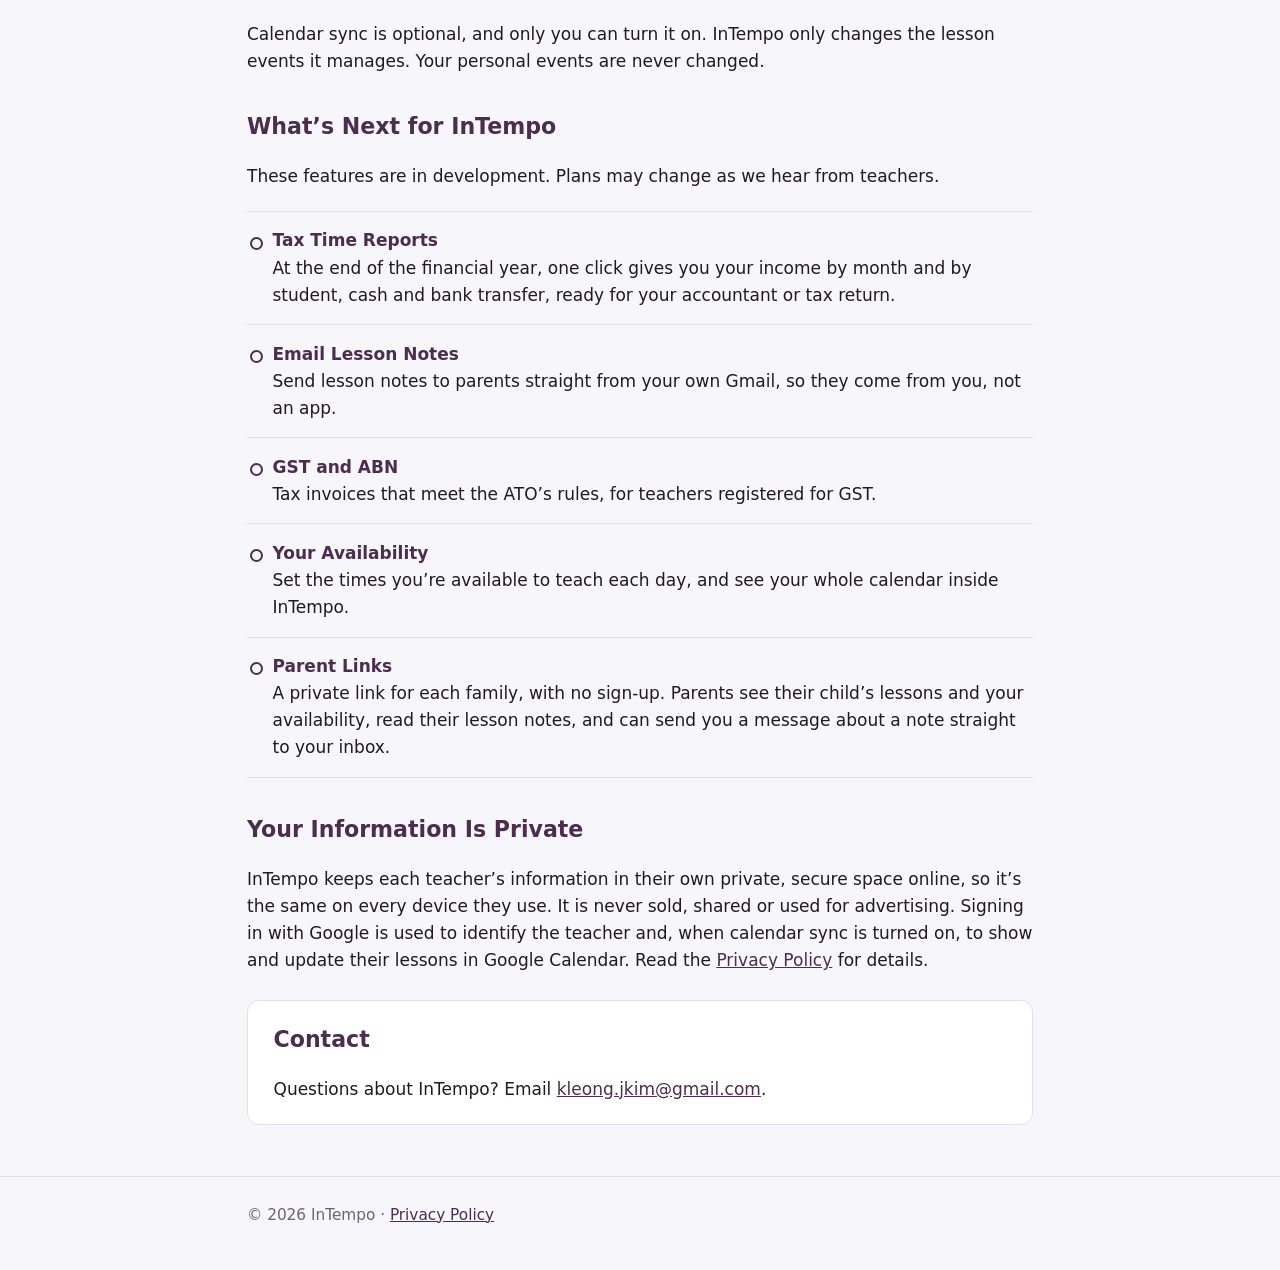
==== commit 55194f9f: "Update to Privacy" ====
--- a/index.html
+++ b/index.html
@@ -49,7 +49,8 @@
         <li><strong>Cash or Bank Transfer</strong>Record how and when each invoice was paid, so your records are right at tax time.</li>
         <li><strong>Students</strong>Keep each student’s and parent or guardian’s contact details together.</li>
         <li><strong>On Your Computer, iPad or Phone</strong>Use InTempo in your web browser on any device, with the same information on each.</li>
-        <li><strong>Lesson Notes for Parents</strong>Jot down what you covered and what to practise, then copy a ready-made message into KakaoTalk, WeChat, a text or an email. Reminders make sure no lesson is missed.</li>
+        <li><strong>Backups and Download My Data</strong>Your information is backed up automatically, and you can download your own copy any time and restore from it.</li>
+        <li><strong>Lesson Notes for Parents</strong>Jot down what you covered and what to practice, then copy a ready-made message into KakaoTalk, WeChat, a text or an email. Reminders make sure no lesson is missed.</li>
       </ul>
 
       <h2>Two-Way Sync with Google Calendar</h2>
@@ -70,7 +71,6 @@
         <li><strong>Tax Time Reports</strong>At the end of the financial year, one click gives you your income by month and by student, cash and bank transfer, ready for your accountant or tax return.</li>
         <li><strong>Email Lesson Notes</strong>Send lesson notes to parents straight from your own Gmail, so they come from you, not an app.</li>
         <li><strong>GST and ABN</strong>Tax invoices that meet the ATO’s rules, for teachers registered for GST.</li>
-        <li><strong>Backups and Download My Data</strong>Your information backed up automatically, with a copy you can download any time.</li>
         <li><strong>Your Availability</strong>Set the times you’re available to teach each day, and see your whole calendar inside InTempo.</li>
         <li><strong>Parent Links</strong>A private link for each family, with no sign-up. Parents see their child’s lessons and your availability, read their lesson notes, and can send you a message about a note straight to your inbox.</li>
       </ul>
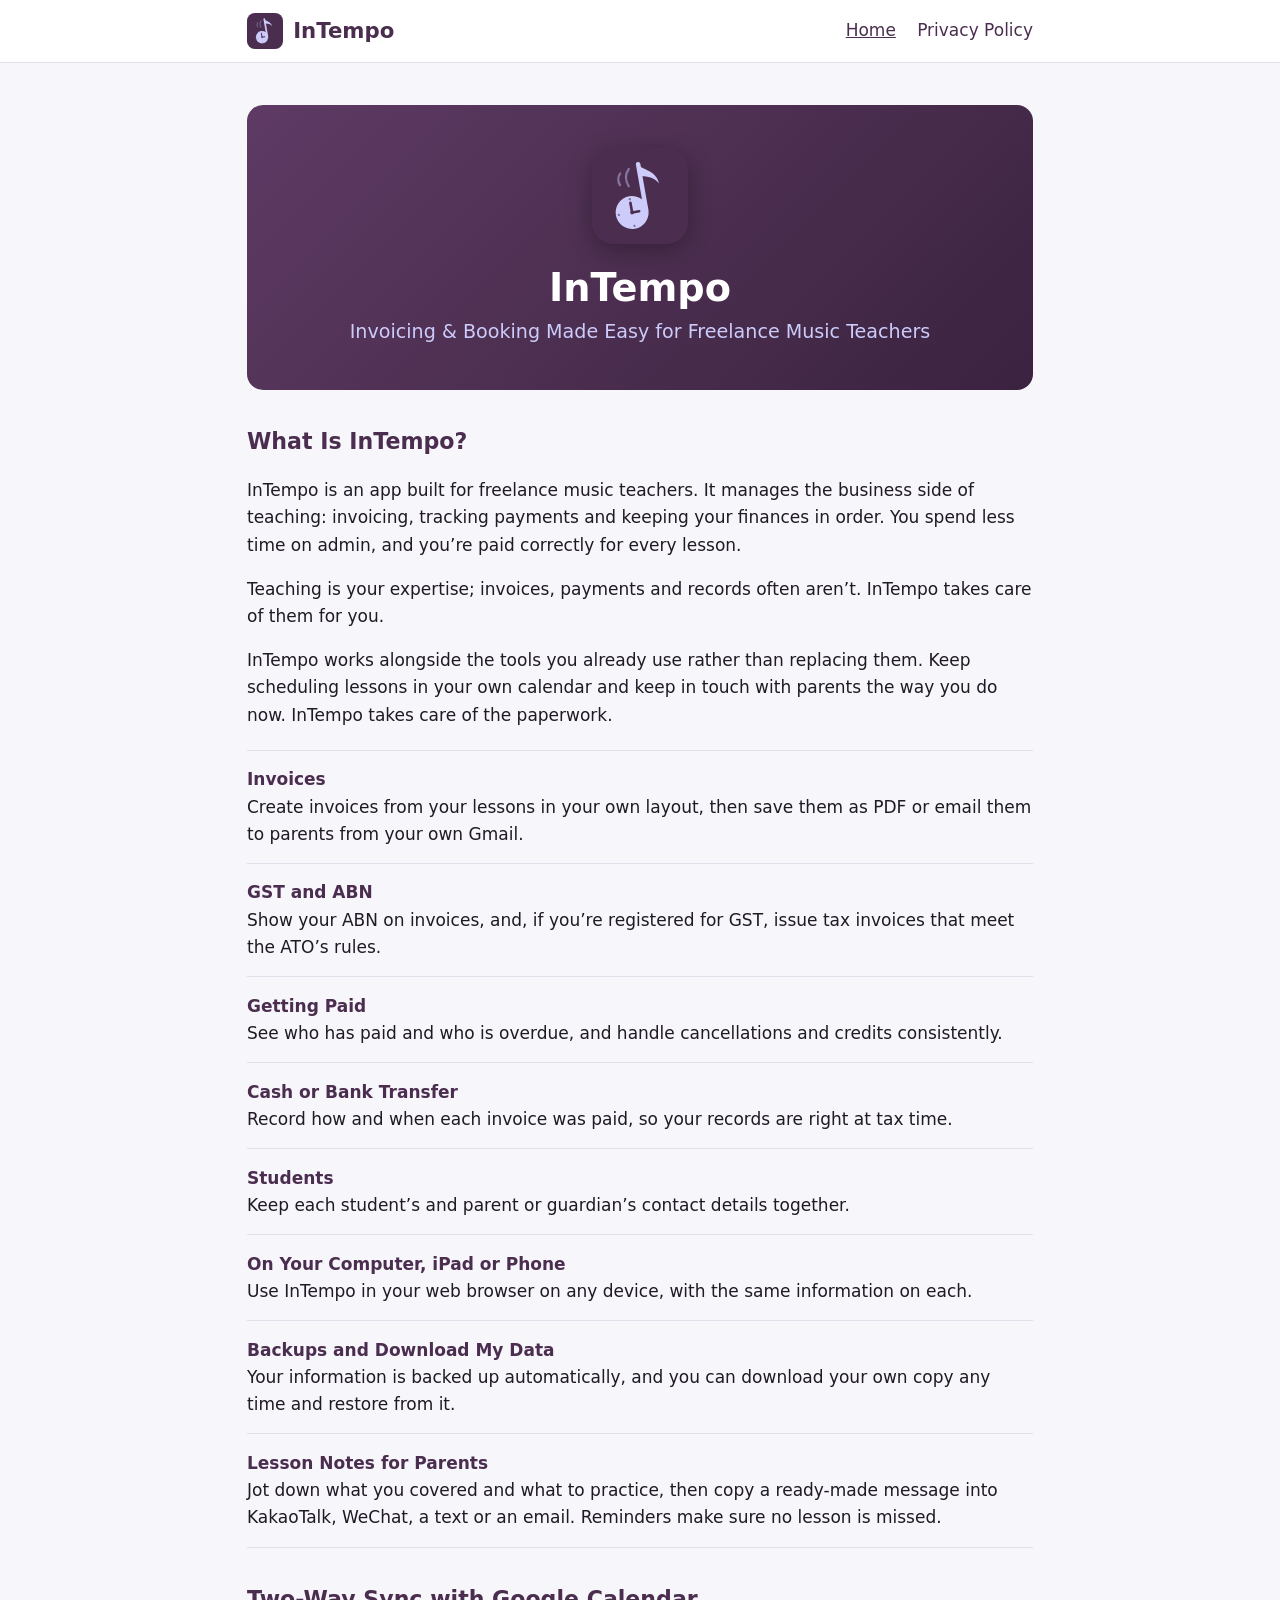
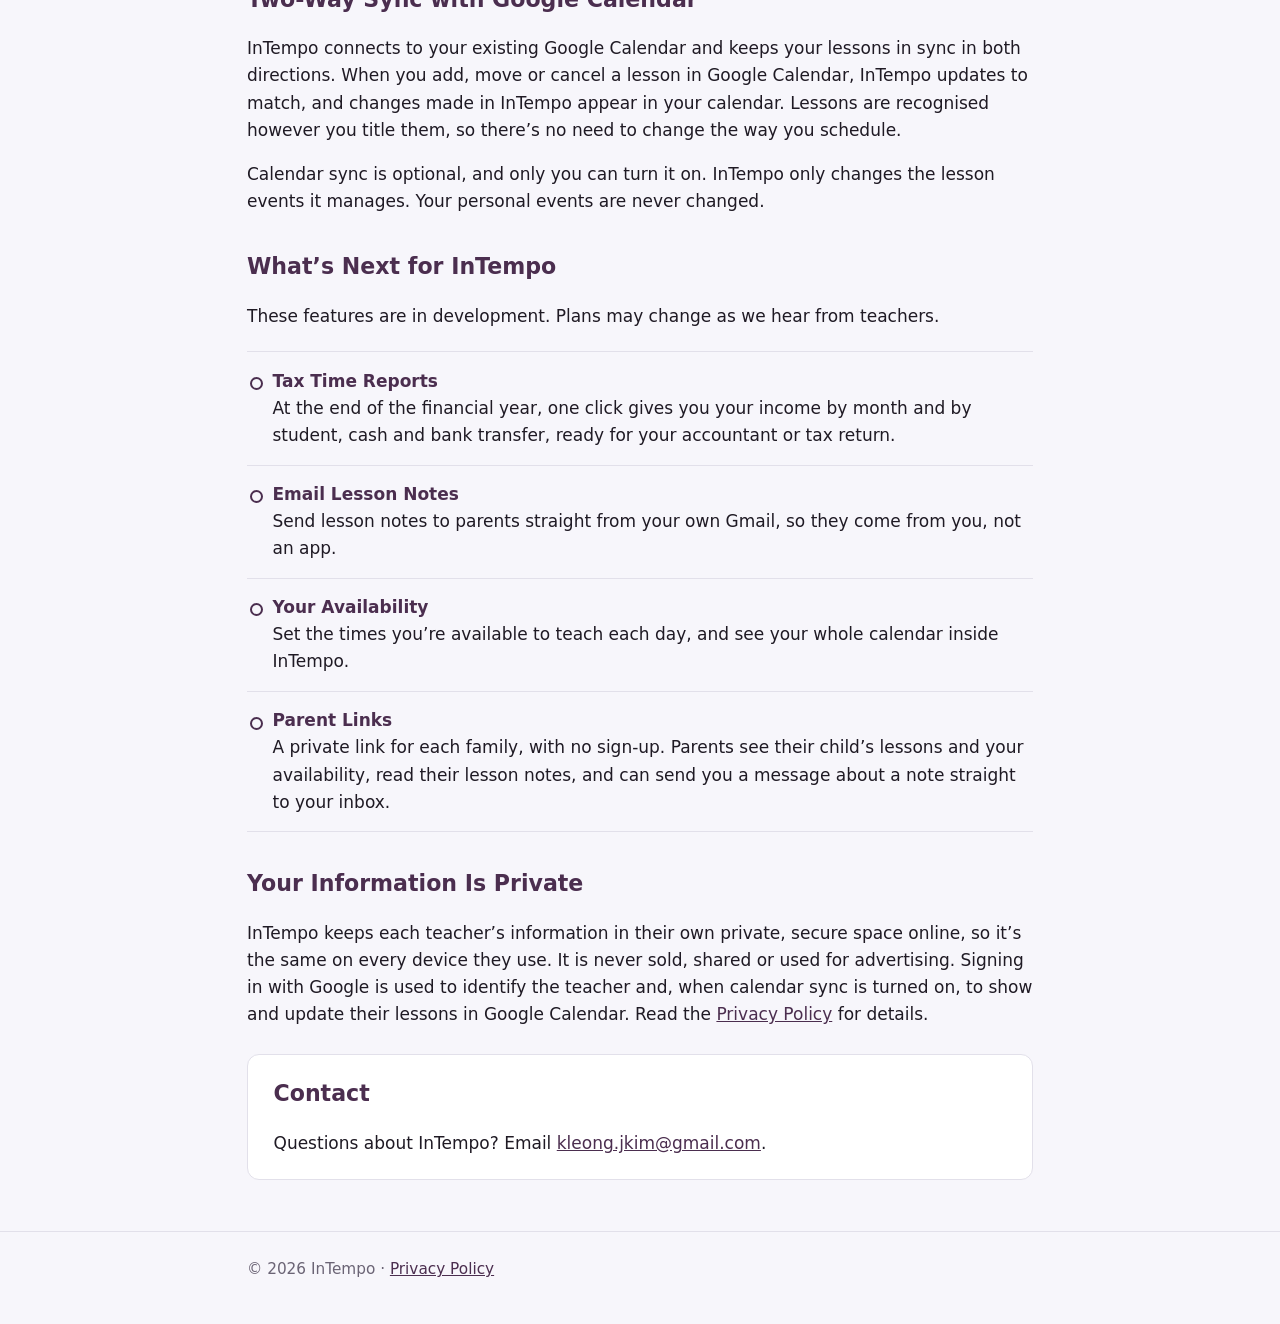
==== commit e2d9d128: "Update Privacy Policy" ====
--- a/index.html
+++ b/index.html
@@ -44,7 +44,8 @@
       </p>
 
       <ul class="features">
-        <li><strong>Invoices</strong>Create invoices from your lessons in your own layout, then save them as PDF.</li>
+        <li><strong>Invoices</strong>Create invoices from your lessons in your own layout, then save them as PDF or email them to parents from your own Gmail.</li>
+        <li><strong>GST and ABN</strong>Show your ABN on invoices, and, if you’re registered for GST, issue tax invoices that meet the ATO’s rules.</li>
         <li><strong>Getting Paid</strong>See who has paid and who is overdue, and handle cancellations and credits consistently.</li>
         <li><strong>Cash or Bank Transfer</strong>Record how and when each invoice was paid, so your records are right at tax time.</li>
         <li><strong>Students</strong>Keep each student’s and parent or guardian’s contact details together.</li>
@@ -70,7 +71,6 @@
       <ul class="features upcoming">
         <li><strong>Tax Time Reports</strong>At the end of the financial year, one click gives you your income by month and by student, cash and bank transfer, ready for your accountant or tax return.</li>
         <li><strong>Email Lesson Notes</strong>Send lesson notes to parents straight from your own Gmail, so they come from you, not an app.</li>
-        <li><strong>GST and ABN</strong>Tax invoices that meet the ATO’s rules, for teachers registered for GST.</li>
         <li><strong>Your Availability</strong>Set the times you’re available to teach each day, and see your whole calendar inside InTempo.</li>
         <li><strong>Parent Links</strong>A private link for each family, with no sign-up. Parents see their child’s lessons and your availability, read their lesson notes, and can send you a message about a note straight to your inbox.</li>
       </ul>
